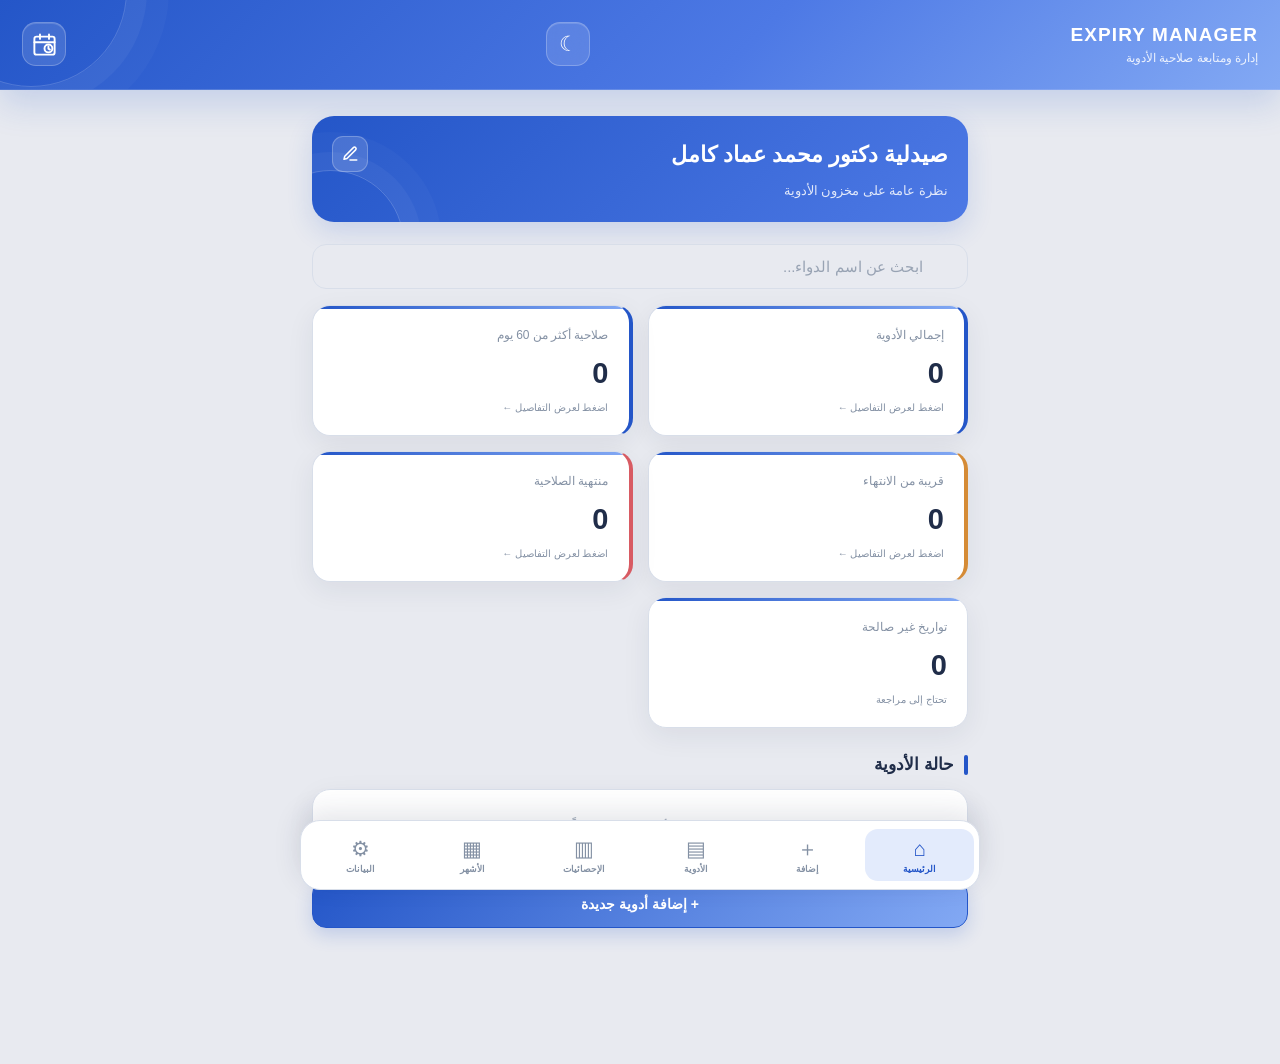
==== index.html @ d3448525 "Update index.html" ====
<!DOCTYPE html>
<html lang="ar" dir="rtl">
<head>
  <meta charset="UTF-8">
  <meta name="viewport" content="width=device-width, initial-scale=1, viewport-fit=cover">
<meta name="theme-color" content="#2456C8">
  <meta name="apple-mobile-web-app-capable" content="yes">
  <meta name="apple-mobile-web-app-status-bar-style" content="black-translucent">

  <title>Expiry Manager</title>

  <link rel="manifest" href="./manifest.json">
  <link rel="stylesheet" href="./style.css">
  <link rel="apple-touch-icon" href="./icons/icon-192.png">
</head>

<body>


<header class="app-header">
  <div>
    <div class="brand">EXPIRY MANAGER</div>
    <div class="subtitle">إدارة ومتابعة صلاحية الأدوية</div>
  </div>

  <button
    type="button"
    id="themeToggle"
    class="theme-toggle"
    aria-label="تبديل الوضع"
    title="تبديل المظهر"
  >☾</button>
<div class="header-icon" aria-label="متابعة تواريخ الانتهاء">
  <svg
    viewBox="0 0 24 24"
    width="27"
    height="27"
    fill="none"
    stroke="currentColor"
    stroke-width="1.7"
    stroke-linecap="round"
    stroke-linejoin="round"
  >
    <rect x="3" y="5" width="18" height="16" rx="2"/>
    <path d="M8 3v4M16 3v4M3 10h18"/>
    <circle cx="15.5" cy="15.5" r="3.5"/>
    <path d="M15.5 13.7v2l1.3.8"/>
  </svg>
</div>

</header>


  <main class="container">

<!-- Dashboard -->
<section id="dashboard" class="page active">

  <div class="welcome">
    <div class="dashboard-title-row">
      <h2 id="pharmacyName">صيدلية دكتور محمد عماد كامل</h2>

      <button
        type="button"
        id="editPharmacyNameBtn"
        class="edit-pharmacy-name-btn"
        aria-label="تعديل اسم الصيدلية"
        title="تعديل الاسم"
      >
        <svg viewBox="0 0 24 24" width="18" height="18"
          fill="none" stroke="currentColor" stroke-width="2"
          stroke-linecap="round" stroke-linejoin="round">
          <path d="M12 20h9"/>
          <path d="M16.5 3.5a2.12 2.12 0 0 1 3 3L8 18l-4 1 1-4Z"/>
        </svg>
      </button>
    </div>

    <p>نظرة عامة على مخزون الأدوية</p>
  </div>


  <!-- Home Search -->
  <div class="home-search search-wrapper">
    <input
      type="search"
      id="homeSearchInput"
      placeholder="ابحث عن اسم الدواء..."
      autocomplete="off"
    >

    <button
      type="button"
      class="clear-search-btn"
      data-target="homeSearchInput"
      aria-label="مسح البحث"
      style="display:none;"
    >×</button>
  </div>

  <div
    id="homeSearchResults"
    class="medicine-list"
    style="display:none;"
  ></div>

  <div class="stats-grid">



  <div class="stat-card total" data-dashboard-stat="total" role="button" tabindex="0">
    <span>إجمالي الأدوية</span>
    <strong id="totalCount">0</strong>
    <small>اضغط لعرض التفاصيل ←</small>
  </div>

  <div class="stat-card safe" data-dashboard-stat="safe" role="button" tabindex="0">
    <span>صلاحية أكثر من 60 يوم</span>
    <strong id="safeCount">0</strong>
    <small>اضغط لعرض التفاصيل ←</small>
  </div>

  <div class="stat-card warning" data-dashboard-stat="warning" role="button" tabindex="0">
    <span>قريبة من الانتهاء</span>
    <strong id="warningCount">0</strong>
    <small>اضغط لعرض التفاصيل ←</small>
  </div>

  <div class="stat-card expired" data-dashboard-stat="expired" role="button" tabindex="0">
    <span>منتهية الصلاحية</span>
    <strong id="expiredCount">0</strong>
    <small>اضغط لعرض التفاصيل ←</small>
  </div>

  <div class="stat-card">
    <span>تواريخ غير صالحة</span>
    <strong id="invalidCount">0</strong>
    <small>تحتاج إلى مراجعة</small>
  </div>

</div>

  <div class="section-heading">
    <h3>حالة الأدوية</h3>
  </div>

  <div id="dashboardList" class="medicine-list">
    <div class="empty-state">لا توجد أدوية مسجلة حالياً</div>
  </div>

  <button class="primary-btn" onclick="showPage('add')">
    + إضافة أدوية جديدة
  </button>

</section>

    <!-- Add Medicine -->
    <section id="add" class="page">

      <div class="welcome">
        <h2>إضافة دواء</h2>
        <p>أدخل اسم الدواء واختر تاريخ انتهاء الصلاحية</p>
      </div>

      <form id="medicineForm" class="form-card">

        <label for="medicineName">اسم الدواء</label>
        <input
          type="text"
          id="medicineName"
          placeholder="مثلاً Panadol 500 mg"
          required
        >

        <label for="expiryDate">تاريخ انتهاء الصلاحية</label>
      <input
  type="month"
  id="expiryDate"
  required
>

        <label for="medicineNotes">ملاحظات (اختياري)</label>
        <textarea
          id="medicineNotes"
          placeholder="أدخل أي ملاحظات..."
          rows="3"
        ></textarea>

        <button type="submit" class="primary-btn">
          حفظ الدواء
        </button>

      </form>

      <div class="section-heading">
        <h3>إضافة جماعية</h3>
      </div>

      <div class="form-card">

        <p class="help-text">
          اختر تاريخ الانتهاء مرة واحدة، ثم اكتب أسماء الأدوية،
          كل دواء في سطر مستقل.
        </p>

        <label for="bulkExpiryDate">تاريخ انتهاء المجموعة</label>
<input type="month" id="bulkExpiryDate">

        <label for="bulkMedicines">أسماء الأدوية</label>
        <textarea
          id="bulkMedicines"
          rows="7"
          placeholder="Panadol 500 mg&#10;Augmentin 625 mg&#10;Nexium 40 mg"
        ></textarea>

        <button
          type="button"
          id="bulkAddBtn"
          class="primary-btn"
        >
          إضافة جميع الأدوية
        </button>

      </div>

    </section>


    <!-- All Medicines -->
    <section id="all" class="page">

      <div class="welcome">
        <h2>جميع الأدوية</h2>
        <p>عرض وإدارة جميع الأدوية المسجلة</p>
      </div>

<div class="search-wrapper">
  <input
    type="search"
    id="searchInput"
    placeholder="ابحث عن دواء..."
  >
  <button
    type="button"
    class="clear-search-btn"
    data-target="searchInput"
    aria-label="مسح البحث"
    style="display:none;"
  >×</button>
</div>

      <div id="allMedicinesList" class="medicine-list">
        <div class="empty-state">لا توجد أدوية</div>
      </div>

    </section>


    <!-- Expiring Soon -->
    <section id="soon" class="page">

      <div class="welcome">
        <h2>قريبة من الانتهاء</h2>
        <p>الأدوية التي يتبقى على انتهائها 60 يوماً أو أقل</p>
      </div>

      <div id="soonList" class="medicine-list">
        <div class="empty-state">لا توجد أدوية قريبة من الانتهاء</div>
      </div>

    </section>


    <!-- Expired -->
    <section id="expired" class="page">

      <div class="welcome">
        <h2>الأدوية المنتهية</h2>
        <p>الأدوية التي تجاوزت تاريخ انتهاء صلاحيتها</p>
      </div>

      <div id="expiredList" class="medicine-list">
        <div class="empty-state">لا توجد أدوية منتهية</div>
      </div>

    </section>


    <!-- Monthly View -->
    <section id="monthly" class="page">

      <div class="welcome">
        <h2>التصنيف الشهري</h2>
        <p>اعرض الأدوية حسب شهر وسنة الانتهاء</p>
      </div>

<input type="month" id="monthFilter" style="display:none;">
<h3 id="monthlyMonthsTitle">اختر شهر الانتهاء</h3>

<div
  id="monthlyMonths"
  class="medicine-list"
>
</div>

<button
  type="button"
  id="monthlyBackButton"
  class="secondary-btn"
  style="display:none;"
>
  العودة إلى الأشهر
</button>
      <div id="monthlyList" class="medicine-list">
        <div class="empty-state">اختر الشهر لعرض الأدوية</div>
      </div>

    </section>
<!-- Reports -->
<section id="reports" class="page">

  <div class="welcome report-header">
    <div>
      <h2>مركز التقارير والتحليلات</h2>
      <p>تحليل شامل ومباشر لحالة مخزون الأدوية</p>
    </div>
    <span class="report-live-indicator">● تحليل المخزون</span>
  </div>


  <div class="stats-grid report-stats-grid">

    <div class="stat-card total report-clickable" data-report-filter="all" role="button" tabindex="0">
      <span>إجمالي الأدوية</span>
      <strong id="reportTotal">0</strong>
      <small>عرض كامل المخزون ←</small>
    </div>

    <div class="stat-card safe report-clickable" data-report-filter="safe" role="button" tabindex="0">
      <span>أدوية سليمة</span>
      <strong id="reportSafe">0</strong>
      <small>عرض الأدوية السليمة ←</small>
    </div>

    <div class="stat-card expired report-clickable" data-report-filter="expired" role="button" tabindex="0">
      <span>منتهية الصلاحية</span>
      <strong id="reportExpired">0</strong>
      <small>عرض الأدوية المنتهية ←</small>
    </div>

    <div class="stat-card warning report-clickable" data-report-filter="warning" role="button" tabindex="0">
      <span>تحتاج إلى متابعة</span>
      <strong id="reportWarning">0</strong>
      <small>عرض الأدوية القريبة ←</small>
    </div>

    <div class="stat-card warning report-clickable" data-report-filter="next30" role="button" tabindex="0">
      <span>خلال 30 يوماً</span>
      <strong id="report30Days">0</strong>
      <small>عرض التفاصيل ←</small>
    </div>

    <div class="stat-card warning report-clickable" data-report-filter="next60" role="button" tabindex="0">
      <span>خلال 60 يوماً</span>
      <strong id="report60Days">0</strong>
      <small>عرض التفاصيل ←</small>
    </div>

    <div class="stat-card safe report-clickable" data-report-filter="next90" role="button" tabindex="0">
      <span>خلال 90 يوماً</span>
      <strong id="report90Days">0</strong>
      <small>عرض التفاصيل ←</small>
    </div>

    <div class="stat-card total report-clickable" data-report-filter="invalid" role="button" tabindex="0">
      <span>تواريخ غير صالحة</span>
      <strong id="reportInvalid">0</strong>
      <small>مراجعة البيانات ←</small>
    </div>

  </div>

  <div class="form-card report-card">
    <h3>تحليل حالة الصلاحية</h3>
    <p>التوزيع الإجمالي للأدوية حسب حالة الصلاحية</p>
    <div id="reportStatusChart"></div>
  </div>

  <div class="form-card report-card">
    <h3>الجدول الزمني لانتهاء الصلاحية</h3>
    <p>توزيع الأدوية حسب أشهر الانتهاء</p>
    <div id="reportMonthlyChart"></div>
  </div>

<div id="reportListView" class="report-list-view" hidden>

  <button type="button" id="reportBackButton" class="secondary-btn report-back-button">
    ← رجوع للإحصائيات
  </button>

  <div class="welcome report-header">
    <div>
      <h2 id="reportListTitle">قائمة الأدوية</h2>
      <p id="reportListCount">0 دواء</p>
    </div>
  </div>

  <div id="reportListContainer" class="medicine-list"></div>

</div>
  <div class="form-card report-card">
    <h3>تصدير التقارير</h3>
    <p>احتفظ بنسخة من بيانات وتحليلات المخزون</p>

    <button id="exportReportCsv" class="primary-btn">
      تصدير CSV متوافق مع Excel
    </button>

    <button id="printReport" class="secondary-btn">
      طباعة / حفظ PDF
    </button>
  </div>

</section>
    <!-- Backup -->
    <section id="backup" class="page">

      <div class="welcome">
        <h2>النسخ الاحتياطي</h2>
        <p>حافظ على بياناتك واستعدها عند الحاجة</p>
      </div>

      <div class="form-card">

        <h3>تصدير البيانات</h3>
        <p class="help-text">
          إنشاء نسخة احتياطية من جميع الأدوية بصيغة JSON.
        </p>

        <button id="exportBtn" class="primary-btn">
          تصدير نسخة احتياطية
        </button>

        <hr>

        <h3>استعادة البيانات</h3>
        <p class="help-text">
          اختر ملف النسخة الاحتياطية لاستعادة الأدوية.
        </p>

        <input
          type="file"
          id="importFile"
          accept=".json,application/json"
        >

        <button id="importBtn" class="secondary-btn">
          استعادة النسخة الاحتياطية
        </button>
        
<hr>

<h3>مساحة التخزين</h3>

<p class="help-text">
  متابعة المساحة المستخدمة والمتبقية للتطبيق على هذا الجهاز.
</p>

<div class="stat-card" style="margin-top: 12px;">

  <span>المساحة المستخدمة</span>
  <strong id="storageUsed">جارٍ الفحص...</strong>

  <span>الحصة التخزينية المقدرة</span>
  <strong id="storageQuota">—</strong>

  <span>المساحة المتبقية تقديرياً</span>
  <strong id="storageRemaining">—</strong>

  <span>نسبة الاستخدام</span>
  <strong id="storagePercent">—</strong>

  <progress
    id="storageProgress"
    max="100"
    value="0"
    style="width: 100%; height: 12px;"
  ></progress>

  <small id="storageStatus">
    يتم فحص مساحة التخزين...
  </small>

</div>

<hr>

<hr>

<h3>استيراد الأدوية من Google Sheets</h3>

<p class="help-text">
  اختر ملف CSV لمعاينة الأدوية قبل إضافتها إلى التطبيق.
</p>

<label for="csvImportFile">ملف CSV</label>

<input
  type="file"
  id="csvImportFile"
  accept=".csv,text/csv"
>

<button
  type="button"
  id="previewCsvBtn"
  class="primary-btn"
>
  معاينة ملف CSV
</button>

<div id="csvPreview"></div>

<button
  type="button"
  id="confirmCsvImportBtn"
  class="secondary-btn"
  disabled
>
  تأكيد استيراد الأدوية
</button>
      </div>

    </section>


    <!-- Edit Dialog -->
    <dialog id="editDialog" class="edit-dialog">

      <form id="editForm" class="form-card">

        <h3>تعديل بيانات الدواء</h3>

        <input type="hidden" id="editId">

        <label for="editName">اسم الدواء</label>
        <input type="text" id="editName" required>

        <label for="editDate">تاريخ الانتهاء</label>
<input type="month" id="editDate" required>

        <label for="editNotes">ملاحظات</label>
        <textarea id="editNotes" rows="3"></textarea>

        <button type="submit" class="primary-btn">
          حفظ التعديلات
        </button>

        <button
          type="button"
          class="secondary-btn"
          onclick="document.getElementById('editDialog').close()"
        >
          إلغاء
        </button>

      </form>

    </dialog>

  </main>


  <!-- Bottom Navigation -->
  <nav class="bottom-nav">

    <button onclick="showPage('dashboard')" class="nav-item active" data-page="dashboard">
      <span>⌂</span>
      <small>الرئيسية</small>
    </button>

    <button onclick="showPage('add')" class="nav-item" data-page="add">
      <span>＋</span>
      <small>إضافة</small>
    </button>

    <button onclick="showPage('all')" class="nav-item" data-page="all">
      <span>▤</span>
      <small>الأدوية</small>
    </button>

<button onclick="showPage('reports')" class="nav-item" data-page="reports">
  <span>▥</span>
  <small>الإحصائيات</small>
</button><button onclick="showPage('monthly')" class="nav-item" data-page="monthly">
  <span>▦</span>
  <small>الأشهر</small>
</button>
    <button onclick="showPage('backup')" class="nav-item" data-page="backup">
      <span>⚙</span>
      <small>البيانات</small>
    </button>

  </nav>


  <div id="toast" class="toast"></div>

  <script src="./db.js"></script>
  <script src="./expiry.js"></script>
  <script src="./app.js"></script>

</body>
</html>
---- style.css ----
/* =========================================
   EXPIRY MANAGER — COBALT & ICE 21
   Complete visual theme
========================================= */

:root {
  color-scheme: light;

  --primary: #2456C8;
  --primary-light: #E3EBFC;
  --secondary: #83A9F4;
  --accent: #A9B4F4;

  --background: #E8EAF0;
  --surface: #FFFFFF;

  --text: #202D49;
  --muted: #8491A4;
  --border: #D8DEE9;

  --safe: #2456C8;
  --warning: #D58B36;
  --danger: #D85B63;

  --shadow: 0 8px 28px rgba(32,45,73,.07);

  --radius: 18px;
  --radius-large: 22px;
}

body[data-theme="dark"] {
  color-scheme: dark;

  --primary: #4D79E5;
  --primary-light: #293F66;
  --secondary: #83A9F4;
  --accent: #A9B4F4;

  --background: #111B2E;
  --surface: #202E46;

  --text: #F1F5FC;
  --muted: #A4B2C8;
  --border: #35465D;

  --safe: #4D79E5;
  --warning: #E0AD69;
  --danger: #E58A8F;

  --shadow: 0 8px 28px rgba(0,0,0,.24);
}

/* RESET */

* {
  box-sizing: border-box;
  -webkit-tap-highlight-color: transparent;
}

html {
  min-height: 100%;
  scroll-behavior: smooth;
}

body {
  min-height: 100vh;
  margin: 0;
  padding: 0 0 calc(100px + env(safe-area-inset-bottom));

  background: var(--background);
  color: var(--text);

  font-family:
    -apple-system,
    BlinkMacSystemFont,
    "SF Pro Display",
    "Segoe UI",
    sans-serif;

  direction: rtl;
  -webkit-font-smoothing: antialiased;

  transition:
    background .3s ease,
    color .3s ease;
}

button,
input,
textarea {
  font: inherit;
}

button {
  cursor: pointer;
}

button:disabled {
  cursor: not-allowed;
  opacity: .5;
}

/* HEADER */

.app-header {
  position: relative;
  isolation: isolate;
  overflow: hidden;

  display: flex;
  align-items: center;
  justify-content: space-between;
  gap: 14px;

  padding:
    max(22px, env(safe-area-inset-top))
    22px
    23px;

  color: #FFFFFF;

  background:
    linear-gradient(
      135deg,
      #2456C8 0%,
      #4D79E5 58%,
      #83A9F4 100%
    );

  border-bottom: 1px solid rgba(255,255,255,.18);

  box-shadow:
    0 14px 34px rgba(36,86,200,.18);
}

.app-header::after {
  content: "";
  position: absolute;
  z-index: -1;

  width: 190px;
  height: 190px;

  left: -65px;
  top: -105px;

  border: 1px solid rgba(255,255,255,.18);
  border-radius: 50%;

  box-shadow:
    0 0 0 20px rgba(255,255,255,.045),
    0 0 0 42px rgba(255,255,255,.025);

  pointer-events: none;
}

.brand {
  font-size: 19px;
  font-weight: 900;
  letter-spacing: 1.1px;
  direction: ltr;
  text-align: right;
}

.subtitle {
  margin-top: 5px;
  color: rgba(255,255,255,.86);
  font-size: 12px;
}

.header-icon,
.theme-toggle {
  display: grid;
  place-items: center;

  flex: 0 0 auto;

  width: 44px;
  height: 44px;
  padding: 0;

  color: #FFFFFF;
  background: rgba(255,255,255,.13);

  border: 1px solid rgba(255,255,255,.24);
  border-radius: 14px;

  box-shadow:
    inset 0 1px 0 rgba(255,255,255,.14);

  backdrop-filter: blur(16px);
  -webkit-backdrop-filter: blur(16px);
}

.theme-toggle {
  font-size: 21px;
  transition: transform .2s ease;
}

.theme-toggle:active {
  transform: scale(.92);
}

/* MAIN LAYOUT */

.container {
  width: 100%;
  max-width: 700px;
  margin: 0 auto;
  padding: 20px 16px 30px;
}

.page {
  display: none;
  animation: pageEnter .24s ease both;
}

.page.active {
  display: block;
}

@keyframes pageEnter {
  from {
    opacity: 0;
    transform: translateY(5px);
  }

  to {
    opacity: 1;
    transform: translateY(0);
  }
}

/* WELCOME SECTIONS */

.welcome {
  position: relative;
  overflow: hidden;

  margin: 0 0 22px;
  padding: 20px;

  color: #FFFFFF;

  background:
    linear-gradient(
      135deg,
      #2456C8,
      #4D79E5
    );

  border-radius: var(--radius-large);

  box-shadow:
    0 10px 26px rgba(36,86,200,.16);
}

.welcome::after {
  content: "";
  position: absolute;

  width: 145px;
  height: 145px;

  left: -55px;
  bottom: -95px;

  border: 1px solid rgba(255,255,255,.2);
  border-radius: 50%;

  box-shadow:
    0 0 0 18px rgba(255,255,255,.04),
    0 0 0 38px rgba(255,255,255,.025);

  pointer-events: none;
}

.welcome h2 {
  margin: 0;
  font-size: 22px;
  line-height: 1.5;
  font-weight: 850;
}

.welcome p {
  margin: 7px 0 0;
  color: rgba(255,255,255,.84);
  font-size: 13px;
  line-height: 1.8;
}

body[data-theme="dark"] .welcome {
  color: var(--text);

  background:
    linear-gradient(
      135deg,
      #202E46,
      #293F66
    );

  box-shadow: var(--shadow);
}

body[data-theme="dark"] .welcome p {
  color: var(--muted);
}

.dashboard-title-row,
.report-header {
  display: flex;
  align-items: center;
  justify-content: space-between;
  gap: 12px;
}

.dashboard-title-row h2 {
  min-width: 0;
  overflow-wrap: anywhere;
}

.edit-pharmacy-name-btn {
  display: grid;
  place-items: center;
  flex: 0 0 auto;

  width: 36px;
  height: 36px;

  color: inherit;
  background: rgba(255,255,255,.14);

  border: 1px solid rgba(255,255,255,.24);
  border-radius: 11px;
}

/* STATISTICS */

.stats-grid {
  display: grid;
  grid-template-columns: repeat(2, minmax(0,1fr));
  gap: 12px;
  margin: 0 0 26px;
}

.stat-card,
.medicine-card,
.form-card,
.empty-state,
.report-card {
  background: var(--surface);
  border: 1px solid var(--border);
  box-shadow: var(--shadow);
}

.stat-card {
  position: relative;

  display: flex;
  flex-direction: column;
  gap: 10px;

  min-width: 0;
  padding: 17px 15px;
  overflow: hidden;

  border-radius: var(--radius);

  transition:
    transform .2s ease,
    box-shadow .2s ease;
}

.stat-card::after {
  content: "";
  position: absolute;
  inset: 0 0 auto;

  height: 3px;

  background:
    linear-gradient(
      90deg,
      var(--primary),
      var(--secondary)
    );
}

.stat-card span {
  color: var(--muted);
  font-size: 12px;
  line-height: 1.6;
}

.stat-card strong {
  color: var(--text);
  font-size: 29px;
  font-weight: 850;
  line-height: 1.2;
}

.stat-card small {
  color: var(--muted);
  font-size: 10px;
  line-height: 1.5;
}

.stat-card.total {
  border-right: 4px solid var(--primary);
}

.stat-card.safe {
  border-right: 4px solid var(--safe);
}

.stat-card.warning {
  border-right: 4px solid var(--warning);
}

.stat-card.expired {
  border-right: 4px solid var(--danger);
}

.stat-card:active,
.report-clickable:active {
  transform: scale(.975);
}

/* SECTION HEADINGS */

.section-heading {
  display: flex;
  align-items: center;
  gap: 10px;

  margin: 25px 0 14px;
}

.section-heading::before {
  content: "";
  width: 4px;
  height: 20px;

  background: var(--primary);
  border-radius: 8px;
}

.section-heading h3 {
  margin: 0;
  font-size: 17px;
  font-weight: 800;
}

/* END OF PART 1 */
/* FORMS */

.form-card {
  margin: 0 0 20px;
  padding: 19px;
  border-radius: var(--radius-large);
}

.form-card h3,
.report-card h3 {
  margin: 0 0 8px;
  font-size: 16px;
}

.form-card label,
label {
  display: block;
  margin: 17px 0 8px;
  color: var(--text);
  font-size: 13px;
  font-weight: 750;
}

input,
textarea {
  width: 100%;
  min-width: 0;
  padding: 13px 14px;

  color: var(--text);
  background: var(--background);

  border: 1px solid var(--border);
  border-radius: 12px;

  outline: none;
  font-size: 15px;
  direction: auto;

  transition:
    border-color .2s ease,
    background .2s ease,
    box-shadow .2s ease;
}

input::placeholder,
textarea::placeholder {
  color: var(--muted);
  opacity: .8;
}

input:focus,
textarea:focus {
  border-color: var(--primary);
  background: var(--surface);

  box-shadow:
    0 0 0 3px rgba(77,121,229,.13);
}

input[type="date"],
input[type="month"] {
  min-height: 49px;
  direction: ltr;
  text-align: left;
}

textarea {
  min-height: 88px;
  resize: vertical;
  line-height: 1.7;
}

.help-text {
  margin: 0;
  color: var(--muted);
  font-size: 12px;
  line-height: 1.8;
}

/* BUTTONS */

.primary-btn,
.secondary-btn {
  display: block;
  width: 100%;
  min-height: 48px;

  margin-top: 15px;
  padding: 13px 16px;

  border-radius: 14px;

  font-size: 14px;
  font-weight: 800;

  transition:
    transform .18s ease,
    box-shadow .2s ease,
    filter .2s ease;
}

.primary-btn {
  color: #FFFFFF;

  background:
    linear-gradient(
      135deg,
      var(--primary),
      var(--secondary)
    );

  border: 1px solid var(--primary);

  box-shadow:
    0 7px 18px rgba(36,86,200,.20),
    inset 0 1px 0 rgba(255,255,255,.2);
}

.secondary-btn {
  color: var(--primary);
  background: var(--primary-light);

  border: 1px solid var(--border);

  box-shadow:
    inset 0 1px 0 rgba(255,255,255,.25);
}

.primary-btn:active,
.secondary-btn:active {
  transform: scale(.975);
  filter: brightness(.97);
}

/* MEDICINE LIST */

.medicine-list {
  display: flex;
  flex-direction: column;
  gap: 11px;
}

.medicine-card {
  padding: 15px;
  border-radius: 16px;

  transition:
    transform .2s ease,
    box-shadow .2s ease;
}

.medicine-top {
  display: flex;
  align-items: flex-start;
  justify-content: space-between;
  gap: 10px;
}

.medicine-name {
  font-size: 15px;
  font-weight: 800;
  line-height: 1.6;
  overflow-wrap: anywhere;
}

.medicine-date {
  margin-top: 6px;
  color: var(--muted);

  font-size: 12px;
  line-height: 1.7;

  direction: ltr;
  text-align: right;
  overflow-wrap: anywhere;
}

/* MEDICINE STATUS */

.status-badge {
  display: inline-block;
  flex: 0 0 auto;

  padding: 6px 10px;

  color: var(--primary);
  background: var(--primary-light);

  border: 1px solid var(--border);
  border-radius: 9px;

  font-size: 10px;
  font-weight: 800;
  white-space: nowrap;
}

.status-safe {
  color: var(--safe);
  background: var(--primary-light);
}

.status-warning {
  color: var(--warning);
  background: rgba(213,139,54,.12);
  border-color: rgba(213,139,54,.25);
}

.status-expired {
  color: var(--danger);
  background: rgba(216,91,99,.12);
  border-color: rgba(216,91,99,.25);
}

/* MEDICINE ACTIONS */

.medicine-actions {
  display: flex;
  gap: 8px;
  margin-top: 12px;
}

.medicine-actions button {
  flex: 1;
  min-height: 37px;
  padding: 7px 10px;

  color: var(--primary);
  background: var(--primary-light);

  border: 1px solid var(--border);
  border-radius: 10px;

  font-size: 12px;
  font-weight: 750;
}

.medicine-actions .delete-btn {
  color: var(--danger);
  background: rgba(216,91,99,.10);
  border-color: rgba(216,91,99,.22);
}

/* EMPTY STATE */

.empty-state {
  padding: 25px 18px;

  color: var(--muted);
  border-radius: var(--radius);

  text-align: center;
  font-size: 13px;
  line-height: 1.8;
}

/* SEARCH */

.search-wrapper,
.home-search {
  position: relative;
  margin-bottom: 16px;
}

.search-wrapper input,
.home-search input {
  padding-inline-start: 44px;
  border-radius: 14px;
}

.clear-search-btn {
  position: absolute;
  top: 50%;
  left: 9px;

  display: grid;
  place-items: center;

  width: 30px;
  height: 30px;
  padding: 0;

  transform: translateY(-50%);

  color: var(--muted);
  background: var(--border);

  border: 0;
  border-radius: 50%;

  font-size: 20px;
}

#homeSearchResults:empty {
  display: none !important;
}

/* MONTHLY MEDICINES */

#monthlyMonths {
  display: flex;
  flex-direction: column;
  gap: 10px;
}

#monthlyMonths .secondary-btn {
  margin: 0;
  text-align: right;
}

#monthlyMonthsTitle {
  margin: 10px 0 14px;
  font-size: 16px;
}

#monthlyBackButton {
  margin-bottom: 16px;
}

/* BOTTOM NAVIGATION */

.bottom-nav {
  position: fixed;
  z-index: 50;

  right: 12px;
  bottom: max(10px, env(safe-area-inset-bottom));
  left: 12px;

  display: grid;
  grid-template-columns: repeat(6, minmax(0,1fr));
  gap: 3px;

  max-width: 680px;
  margin: 0 auto;
  padding: 8px 5px;

  background: var(--surface);

  border: 1px solid var(--border);
  border-radius: 20px;

  box-shadow:
    0 -8px 28px rgba(32,45,73,.12);

  backdrop-filter: blur(22px) saturate(150%);
  -webkit-backdrop-filter: blur(22px) saturate(150%);
}

.nav-item {
  display: flex;
  flex-direction: column;
  align-items: center;
  justify-content: center;
  gap: 3px;

  min-width: 0;
  min-height: 52px;
  padding: 5px 2px;

  color: var(--muted);
  background: transparent;

  border: 0;
  border-radius: 13px;

  transition:
    color .2s ease,
    background .2s ease,
    transform .2s ease;
}

.nav-item span {
  font-size: 21px;
  line-height: 1.2;
}

.nav-item small {
  font-size: 9px;
  font-weight: 700;
  white-space: nowrap;
}

.nav-item.active {
  color: var(--primary);
  background: var(--primary-light);
}

.nav-item:active {
  transform: scale(.94);
}

/* EDIT DIALOG */

.edit-dialog {
  width: min(92vw, 520px);
  max-width: 520px;
  max-height: 88vh;

  padding: 0;
  overflow: auto;

  color: var(--text);
  background: transparent;

  border: 0;
}

.edit-dialog[open] {
  animation: dialogEnter .2s ease both;
}

.edit-dialog .form-card {
  margin: 0;
  background: var(--surface);
}

.edit-dialog::backdrop {
  background: rgba(10,20,40,.58);

  backdrop-filter: blur(5px);
  -webkit-backdrop-filter: blur(5px);
}

@keyframes dialogEnter {
  from {
    opacity: 0;
    transform: translateY(8px) scale(.98);
  }

  to {
    opacity: 1;
    transform: translateY(0) scale(1);
  }
}

/* TOAST */

.toast {
  position: fixed;
  z-index: 100;

  right: 50%;
  bottom: calc(92px + env(safe-area-inset-bottom));

  width: max-content;
  max-width: calc(100vw - 32px);

  padding: 12px 18px;

  transform: translate(50%,12px);
  opacity: 0;
  pointer-events: none;

  color: #FFFFFF;
  background: #202E46;

  border: 1px solid rgba(255,255,255,.12);
  border-radius: 13px;

  box-shadow: 0 8px 24px rgba(0,0,0,.2);

  font-size: 13px;
  line-height: 1.6;

  transition:
    opacity .2s ease,
    transform .25s ease;
}

.toast.show {
  transform: translate(50%,0);
  opacity: 1;
}

/* GENERAL SEPARATORS */

hr {
  height: 1px;
  margin: 20px 0;

  background: var(--border);
  border: 0;
}

/* CSV IMPORT */

#csvPreview {
  margin-top: 14px;
  overflow-x: auto;
}

#csvPreview table {
  width: 100%;
  border-collapse: collapse;
  font-size: 12px;
}

#csvPreview th,
#csvPreview td {
  padding: 9px;
  border: 1px solid var(--border);
  text-align: right;
}

#csvPreview th {
  color: var(--text);
  background: var(--primary-light);
}

#confirmCsvImportBtn:disabled {
  opacity: .45;
}

input[type="file"] {
  padding: 10px;
  font-size: 12px;
}

/* END OF PART 2 */
/* REPORTS */

.report-header {
  align-items: flex-start;
}

.report-header > div {
  min-width: 0;
}

.report-live-indicator {
  display: inline-flex;
  align-items: center;
  gap: 6px;

  flex: 0 0 auto;
  padding: 8px 10px;

  color: var(--primary);
  background: var(--primary-light);

  border: 1px solid var(--border);
  border-radius: 30px;

  font-size: 10px;
  font-weight: 800;
}

.report-stats-grid {
  grid-template-columns: repeat(2,minmax(0,1fr));
}

.report-clickable {
  cursor: pointer;
}

.report-card {
  margin: 0 0 17px;
  padding: 18px;
  border-radius: var(--radius-large);
}

.report-card > p {
  margin: 0 0 16px;
  color: var(--muted);
  font-size: 12px;
  line-height: 1.8;
}

/* REPORT CHARTS */

#reportStatusChart,
#reportMonthlyChart {
  min-width: 0;
}

.report-chart-item {
  display: block;
  width: 100%;

  margin: 0 0 14px;
  padding: 0;

  color: var(--text);
  background: transparent;

  border: 0;
  text-align: right;
  cursor: pointer;
}

.report-chart-item > div:first-child {
  margin-bottom: 6px;
  font-size: 12px;
  font-weight: 700;
}

.report-chart-item > div:last-child {
  height: 12px;
  overflow: hidden;

  background: var(--border);
  border-radius: 20px;
}

.report-chart-item > div:last-child > div {
  height: 100%;
  border-radius: 20px;
  transition: width .4s ease;
}

/* REPORT DETAILS */

.report-list-view[hidden] {
  display: none !important;
}

.report-list-view:not([hidden]) {
  display: block;
  animation: pageEnter .22s ease both;
}

.report-back-button {
  margin: 0 0 16px;
}

#reportListCount {
  color: var(--muted);
  font-size: 12px;
}

#reportListContainer {
  margin-bottom: 20px;
}

/* ACCESSIBILITY */

button:focus-visible,
input:focus-visible,
textarea:focus-visible {
  outline: 3px solid rgba(77,121,229,.45);
  outline-offset: 2px;
}

/* DESKTOP INTERACTIONS */

@media (hover: hover) and (pointer: fine) {
  .medicine-card:hover,
  .stat-card:hover {
    transform: translateY(-2px);

    box-shadow:
      0 13px 28px rgba(36,86,200,.12);
  }

  .primary-btn:hover {
    filter: brightness(1.04);
  }

  .secondary-btn:hover,
  .medicine-actions button:hover {
    border-color: var(--primary);
  }
}

/* TABLET AND DESKTOP */

@media (min-width: 600px) {
  .container {
    padding: 26px 22px 36px;
  }

  .stats-grid {
    gap: 15px;
  }

  .stat-card {
    padding: 20px;
  }

  .medicine-card {
    padding: 18px;
  }
}

@media (min-width: 700px) {
  .report-stats-grid {
    grid-template-columns: repeat(4,minmax(0,1fr));
  }
}

/* SMALL PHONES */

@media (max-width: 380px) {
  .container {
    padding-right: 12px;
    padding-left: 12px;
  }

  .app-header {
    padding-right: 16px;
    padding-left: 16px;
  }

  .brand {
    font-size: 16px;
  }

  .welcome {
    padding: 17px;
  }

  .welcome h2 {
    font-size: 19px;
  }

  .stat-card {
    padding: 14px 12px;
  }

  .stat-card strong {
    font-size: 25px;
  }

  .bottom-nav {
    right: 7px;
    left: 7px;

    padding-right: 3px;
    padding-left: 3px;
  }

  .nav-item small {
    font-size: 8px;
  }

  .report-live-indicator {
    font-size: 9px;
    padding: 7px 8px;
  }
}

/* VERY SMALL PHONES */

@media (max-width: 340px) {
  .bottom-nav {
    gap: 0;
  }

  .nav-item span {
    font-size: 18px;
  }

  .nav-item small {
    font-size: 7px;
  }

  .medicine-top {
    flex-wrap: wrap;
  }
}

/* REDUCED MOTION */

@media (prefers-reduced-motion: reduce) {
  *,
  *::before,
  *::after {
    scroll-behavior: auto !important;
    animation-duration: .01ms !important;
    animation-iteration-count: 1 !important;
    transition-duration: .01ms !important;
  }
}

/* END OF STYLE.CSS */
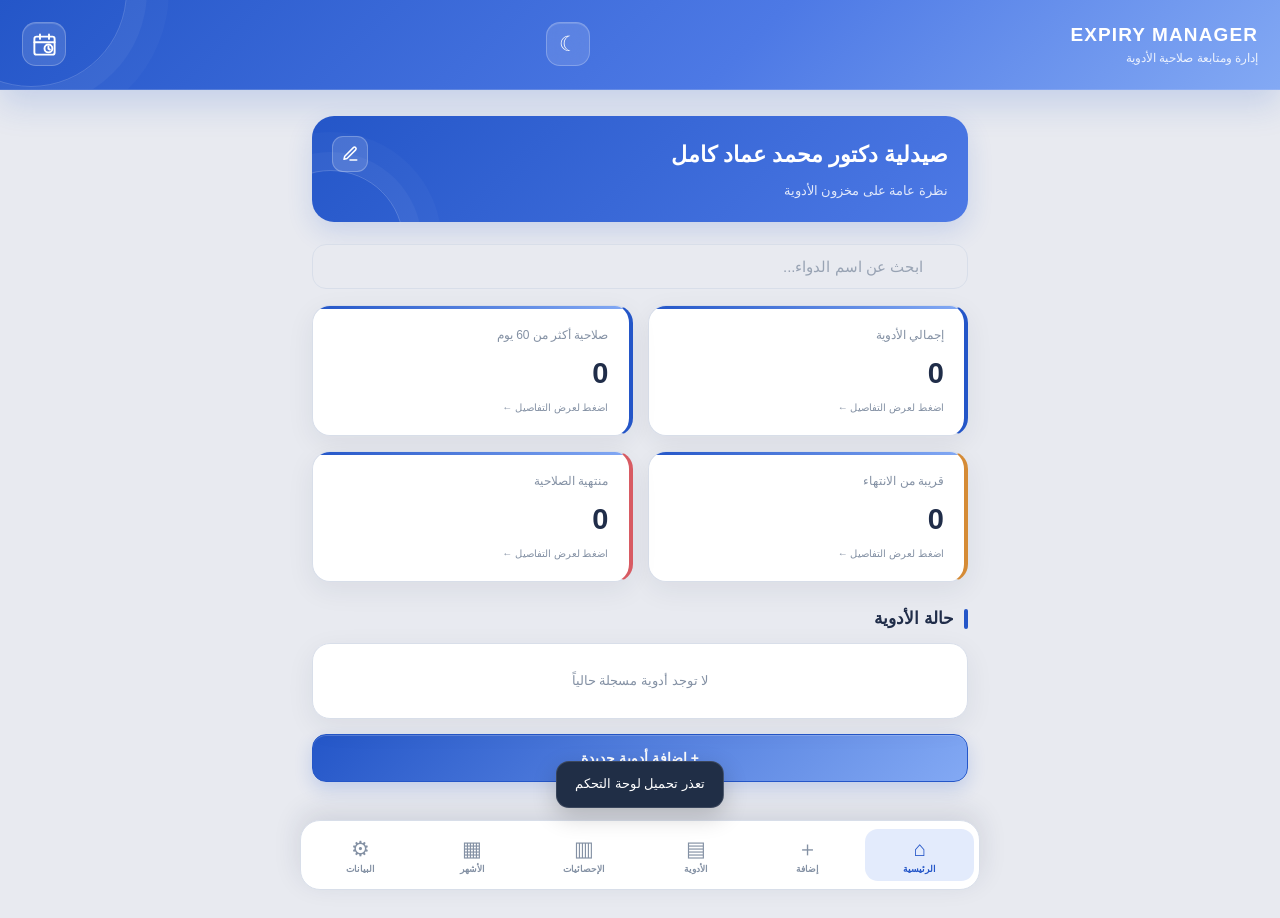
==== commit cf99a00a: "Update index.html" ====
--- a/index.html
+++ b/index.html
@@ -133,11 +133,6 @@
     <small>اضغط لعرض التفاصيل ←</small>
   </div>
 
-  <div class="stat-card">
-    <span>تواريخ غير صالحة</span>
-    <strong id="invalidCount">0</strong>
-    <small>تحتاج إلى مراجعة</small>
-  </div>
 
 </div>
 
@@ -496,7 +491,25 @@
 
 <hr>
 
+<h3>فحص سلامة البيانات</h3>
+
+<p class="help-text">
+  فحص سجلات الأدوية للتأكد من سلامة الأسماء والمعرّفات وتواريخ الانتهاء واكتشاف التكرارات.
+</p>
+
+<button
+  type="button"
+  id="checkIntegrityBtn"
+  class="primary-btn"
+>
+  فحص سلامة البيانات
+</button>
+
+<div id="integrityReport"></div>
+
 <hr>
+
+
 
 <h3>استيراد الأدوية من Google Sheets</h3>
 
@@ -529,6 +542,22 @@
   disabled
 >
   تأكيد استيراد الأدوية
+</button>
+<hr>
+
+<h3>حذف جميع الأدوية</h3>
+
+<p class="help-text">
+  تحذير: سيؤدي هذا الإجراء إلى حذف جميع سجلات الأدوية نهائياً.
+  يُنصح بتصدير نسخة احتياطية قبل المتابعة.
+</p>
+
+<button
+  type="button"
+  id="clearAllMedicinesBtn"
+class="secondary-btn clear-all-btn"
+>
+  مسح جميع الأدوية
 </button>
       </div>
 
@@ -610,6 +639,7 @@
   <script src="./db.js"></script>
   <script src="./expiry.js"></script>
   <script src="./app.js"></script>
-
+<script src="./navigation.js"></script>
+<script src="./settings.js"></script>
 </body>
 </html>
--- a/style.css
+++ b/style.css
@@ -581,7 +581,11 @@
   box-shadow:
     inset 0 1px 0 rgba(255,255,255,.25);
 }
-
+.clear-all-btn {
+  color: var(--danger);
+  background: rgba(216,91,99,.12);
+  border: 1px solid rgba(216,91,99,.28);
+}
 .primary-btn:active,
 .secondary-btn:active {
   transform: scale(.975);
